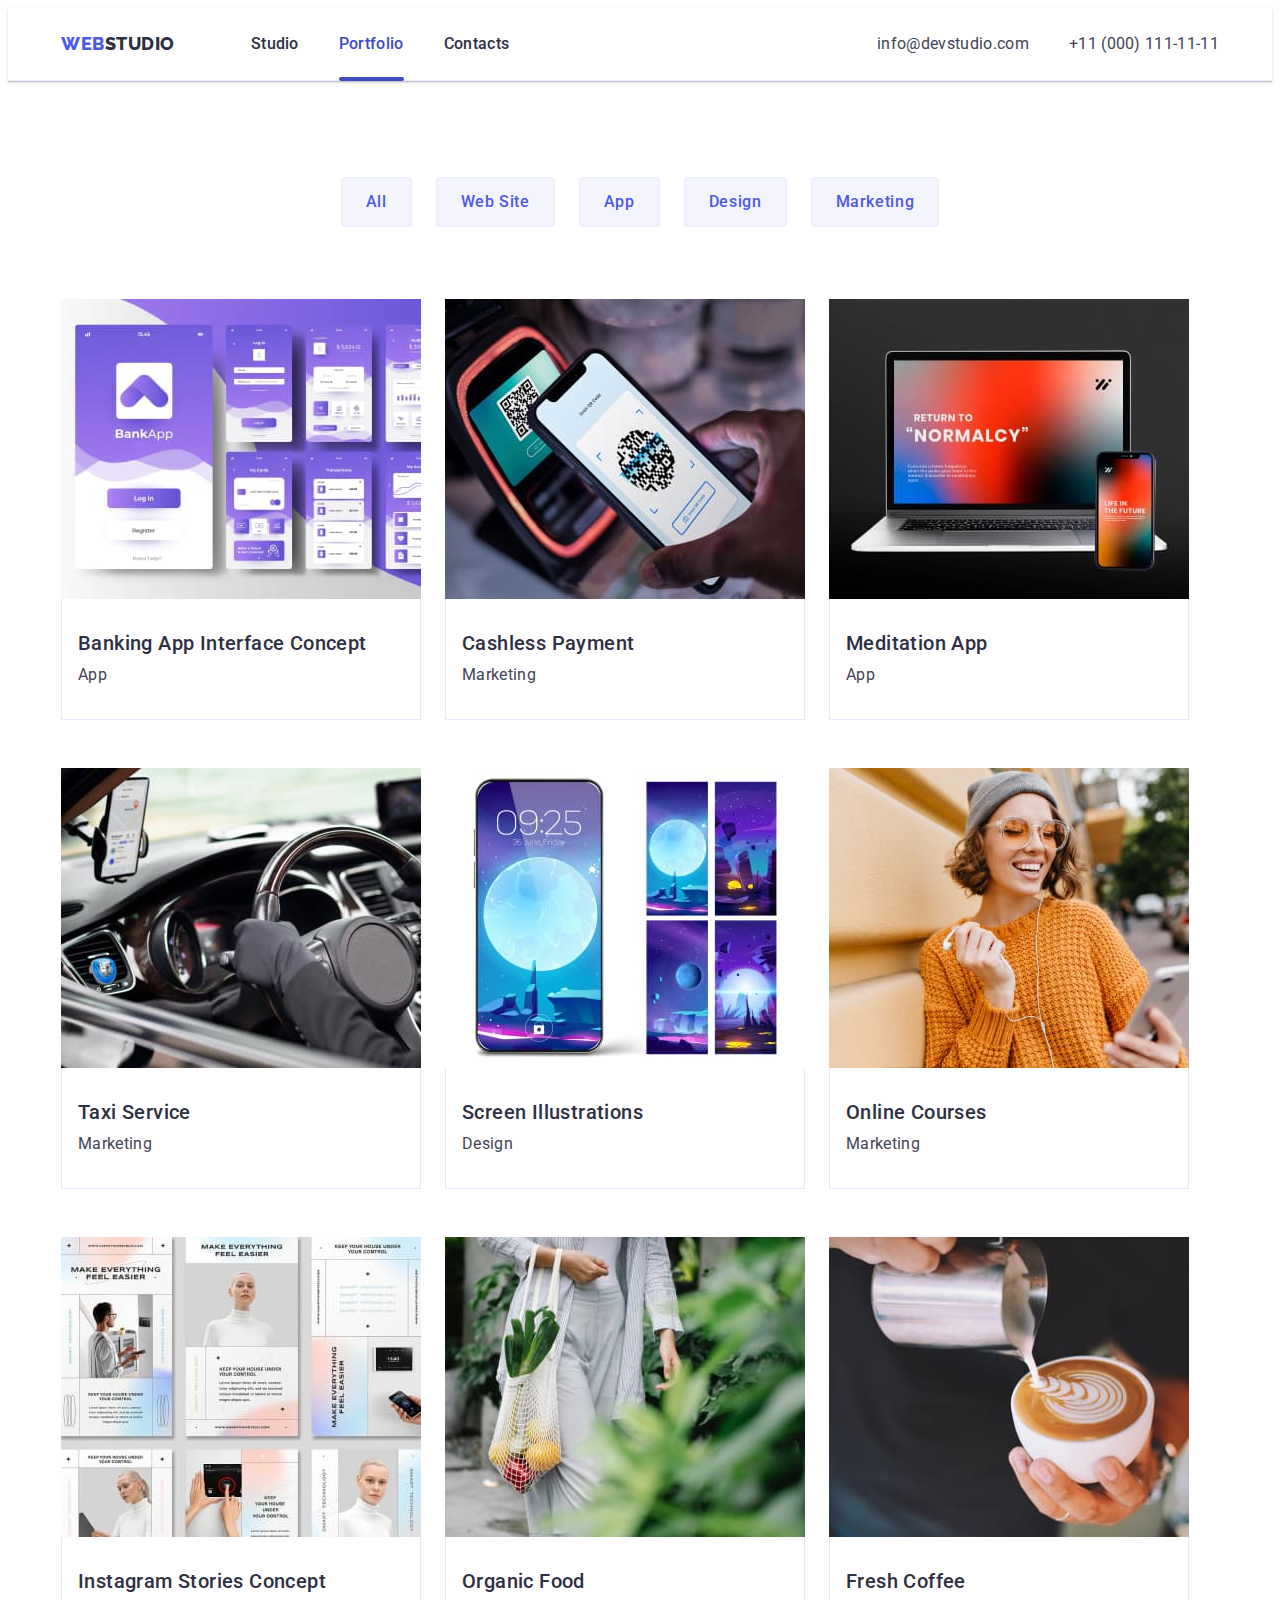
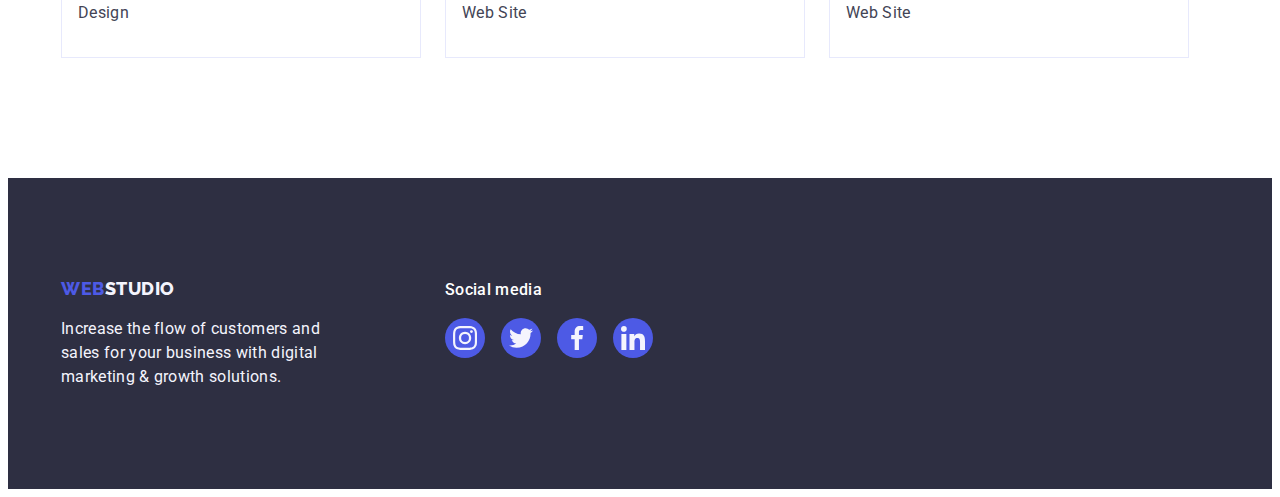
==== portfolio.html @ 40284900 "Initial commit" ====
<!DOCTYPE html>
<html lang="en">
  <head>
    <meta charset="UTF-8" />
    <meta http-equiv="X-UA-Compatible" content="IE=edge" />
    <meta name="viewport" content="width=device-width, initial-scale=1.0" />
    <title>Studio</title>
    <link rel="preconnect" href="https://fonts.googleapis.com" />
    <link rel="preconnect" href="https://fonts.gstatic.com" crossorigin />
    <link
      href="https://fonts.googleapis.com/css2?family=Raleway:wght@800&family=Roboto:wght@400;500;600;700&display=swap"
      rel="stylesheet"
    />
    <link
      rel="stylesheet"
      href="https://cdnjs.cloudflare.com/ajax/libs/modern-normalize/1.1.0/modern-normalize.min.css"
      integrity="sha512-wpPYUAdjBVSE4KJnH1VR1HeZfpl1ub8YT/NKx4PuQ5NmX2tKuGu6U/JRp5y+Y8XG2tV+wKQpNHVUX03MfMFn9Q=="
      crossorigin="anonymous"
      referrerpolicy="no-referrer"
    />
    <link rel="stylesheet" href="./css/styles.css" />
  </head>
  <body>
    <header class="header">
      <div class="container header-container">
        <nav class="nav-header link">
          <a href="./index.html" class="header-logo link"
            >Web<span class="header-logostudio">Studio</span>
          </a>
          <ul class="list-header list">
            <li class="item-header">
              <a class="link-header link" href="./index.html">Studio</a>
            </li>
            <li class="item-header">
              <a class="link-header link curent" href="./portfolio.html"
                >Portfolio</a
              >
            </li>
            <li class="item-header">
              <a class="link-header link" href="">Contacts</a>
            </li>
          </ul>
        </nav>
        <address class="contact-header">
          <ul class="list-header list">
            <li class="item-header">
              <a class="contact-link link" href="mailto:info@devstudio.com"
                >info@devstudio.com
              </a>
            </li>
            <li class="item-header">
              <a class="contact-link link" href="tel:+110001111111"
                >+11 (000) 111-11-11
              </a>
            </li>
          </ul>
        </address>
      </div>
    </header>
    <main>
      <section class="gallery section">
        <div class="container">
          <h1 class="visually-hidden">Gallery</h1>
          <ul class="filter-list-gallery list">
            <li class="filter-gallery-item">
              <button class="filter-btn-text" type="button">All</button>
            </li>
            <li class="filter-gallery-item">
              <button class="filter-btn-text" type="button">Web Site</button>
            </li>
            <li class="filter-gallery-item">
              <button class="filter-btn-text" type="button">App</button>
            </li>
            <li class="filter-gallery-item">
              <button class="filter-btn-text" type="button">Design</button>
            </li>
            <li class="filter-gallery-item">
              <button class="filter-btn-text" type="button">Marketing</button>
            </li>
          </ul>
          <ul class="gallery-list list">
            <li class="gallery-item">
              <a class="galeri-link link" href="">
                <div class="gallery-top-wrap">
                  <img
                    src="./images/img8.jpg"
                    alt="cervices"
                    width="360"
                    height="300"
                  />
                  <p class="gallery-top-text">
                    14 Stylish and User-Friendly App Design Concepts · Task
                    Manager App · Calorie Tracker App · Exotic Fruit Ecommerce
                    App · Cloud Storage App
                  </p>
                </div>
                <div class="gallery-card">
                  <h2 class="gallery-title">Banking App Interface Concept</h2>
                  <p class="gallery-text">App</p>
                </div>
              </a>
            </li>
            <li class="gallery-item">
              <a class="galeri-link link" href="">
                <div class="gallery-top-wrap">
                  <img
                    src="./images/img9.jpg"
                    alt="cervices"
                    width="360"
                    height="300"
                  />
                  <p class="gallery-top-text">
                    14 Stylish and User-Friendly App Design Concepts · Task
                    Manager App · Calorie Tracker App · Exotic Fruit Ecommerce
                    App · Cloud Storage App
                  </p>
                </div>
                <div class="gallery-card">
                  <h2 class="gallery-title">Cashless Payment</h2>
                  <p class="gallery-text">Marketing</p>
                </div>
              </a>
            </li>
            <li class="gallery-item">
              <a class="galeri-link link" href="">
                <div class="gallery-top-wrap">
                  <img
                    src="./images/img10.jpg"
                    alt="cervices"
                    width="360"
                    height="300"
                  />
                  <p class="gallery-top-text">
                    14 Stylish and User-Friendly App Design Concepts · Task
                    Manager App · Calorie Tracker App · Exotic Fruit Ecommerce
                    App · Cloud Storage App
                  </p>
                </div>
                <div class="gallery-card">
                  <h2 class="gallery-title">Meditation App</h2>
                  <p class="gallery-text">App</p>
                </div>
              </a>
            </li>
            <li class="gallery-item">
              <a class="galeri-link link" href="">
                <div class="gallery-top-wrap">
                  <img
                    src="./images/img11.jpg"
                    alt="cervices"
                    width="360"
                    height="300"
                  />
                  <p class="gallery-top-text">
                    14 Stylish and User-Friendly App Design Concepts · Task
                    Manager App · Calorie Tracker App · Exotic Fruit Ecommerce
                    App · Cloud Storage App
                  </p>
                </div>
                <div class="gallery-card">
                  <h2 class="gallery-title">Taxi Service</h2>
                  <p class="gallery-text">Marketing</p>
                </div>
              </a>
            </li>
            <li class="gallery-item">
              <a class="galeri-link link" href="">
                <div class="gallery-top-wrap">
                  <img
                    src="./images/img12.jpg"
                    alt="cervices"
                    width="360"
                    height="300"
                  />
                  <p class="gallery-top-text">
                    14 Stylish and User-Friendly App Design Concepts · Task
                    Manager App · Calorie Tracker App · Exotic Fruit Ecommerce
                    App · Cloud Storage App
                  </p>
                </div>
                <div class="gallery-card">
                  <h2 class="gallery-title">Screen Illustrations</h2>
                  <p class="gallery-text">Design</p>
                </div>
              </a>
            </li>
            <li class="gallery-item">
              <a class="galeri-link link" href="">
                <div class="gallery-top-wrap">
                  <img
                    src="./images/img13.jpg"
                    alt="cervices"
                    width="360"
                    height="300"
                  />
                  <p class="gallery-top-text">
                    14 Stylish and User-Friendly App Design Concepts · Task
                    Manager App · Calorie Tracker App · Exotic Fruit Ecommerce
                    App · Cloud Storage App
                  </p>
                </div>
                <div class="gallery-card">
                  <h2 class="gallery-title">Online Courses</h2>
                  <p class="gallery-text">Marketing</p>
                </div>
              </a>
            </li>
            <li class="gallery-item">
              <a class="galeri-link link" href="">
                <div class="gallery-top-wrap">
                  <img
                    src="./images/img14.jpg"
                    alt="cervices"
                    width="360"
                    height="300"
                  />
                  <p class="gallery-top-text">
                    14 Stylish and User-Friendly App Design Concepts · Task
                    Manager App · Calorie Tracker App · Exotic Fruit Ecommerce
                    App · Cloud Storage App
                  </p>
                </div>
                <div class="gallery-card">
                  <h2 class="gallery-title">Instagram Stories Concept</h2>
                  <p class="gallery-text">Design</p>
                </div>
              </a>
            </li>
            <li class="gallery-item">
              <a class="galeri-link link" href="">
                <div class="gallery-top-wrap">
                  <img
                    src="./images/img15.jpg"
                    alt="cervices"
                    width="360"
                    height="300"
                  />
                  <p class="gallery-top-text">
                    14 Stylish and User-Friendly App Design Concepts · Task
                    Manager App · Calorie Tracker App · Exotic Fruit Ecommerce
                    App · Cloud Storage App
                  </p>
                </div>
                <div class="gallery-card">
                  <h2 class="gallery-title">Organic Food</h2>
                  <p class="gallery-text">Web Site</p>
                </div>
              </a>
            </li>
            <li class="gallery-item">
              <a class="galeri-link link" href="">
                <div class="gallery-top-wrap">
                  <img
                    src="./images/img16.jpg"
                    alt="cervices"
                    width="360"
                    height="300"
                  />
                  <p class="gallery-top-text">
                    14 Stylish and User-Friendly App Design Concepts · Task
                    Manager App · Calorie Tracker App · Exotic Fruit Ecommerce
                    App · Cloud Storage App
                  </p>
                </div>
                <div class="gallery-card">
                  <h2 class="gallery-title">Fresh Coffee</h2>
                  <p class="gallery-text">Web Site</p>
                </div>
              </a>
            </li>
          </ul>
        </div>
      </section>
    </main>
    <footer class="footer">
      <div class="container footer-container">
        <div>
          <a href="./index.html" class="footer-logo link"
            >Web<span class="footer-logostudio">Studio</span>
          </a>
          <p class="footer-text">
            Increase the flow of customers and sales for your business with
            digital marketing & growth solutions.
          </p>
        </div>
        <div>
          <p class="footer-title">Social media</p>
          <ul class="footer-list list">
            <li class="footer-item-soc">
              <a class="footer-item-link link" href="">
                <svg class="footer-soc-icon" width="24px" height="24px">
                  <use href="./images/icons.svg#icon-instagram"></use>
                </svg>
              </a>
            </li>
            <li class="footer-item-soc">
              <a class="footer-item-link link" href="">
                <svg class="footer-soc-icon" width="24px" height="24px">
                  <use href="./images/icons.svg#icon-twitter"></use>
                </svg>
              </a>
            </li>
            <li class="footer-item-soc">
              <a class="footer-item-link link" href="">
                <svg class="footer-soc-icon" width="24px" height="24px">
                  <use href="./images/icons.svg#icon-facebook"></use>
                </svg>
              </a>
            </li>
            <li class="footer-item-soc">
              <a class="footer-item-link link" href="">
                <svg class="footer-soc-icon" width="24px" height="24px">
                  <use href="./images/icons.svg#icon-linkedin"></use>
                </svg>
              </a>
            </li>
          </ul>
        </div>
      </div>
    </footer>
  </body>
</html>
---- css/styles.css ----
:root {
    --main-background-color: #FFFFFF;
    --second-color: #4D5AE5;
    --logo-color: #2E2F42;
    --text-color: #434455;
    --hover-color: #404BBF;
    --light-color: #F4F4FD;
    --time-transition-duration: 250ms;
    --transition-timing-function: cubic-bezier(0.4, 0, 0.2, 1);
}

p,
h1,
h2,
h3,
h4 {
    margin: 0;
}

ul {
    margin: 0;
    padding-left: 0;
}

button {
    cursor: pointer;
}

address {
    font-style: normal;
}

img {
    display: block;
}

body {
    font-family: 'Roboto', sans-serif;
    color: var(--text-color);
    background-color: var(--main-background-color);
}

.container {
    max-width: 1158px;
    padding-left: 15px;
    padding-right: 15px;
    margin: 0 auto;
}

.list {
    list-style: none;
}

.link {
    text-decoration: none;
    display: inline-block;
}

.visually-hidden {
    position: absolute;
    width: 1px;
    height: 1px;
    margin: -1px;
    border: 0;
    padding: 0;
    white-space: nowrap;
    clip-path: inset(100%);
    clip: rect(0 0 0 0);
    overflow: hidden;
}

.section {
    padding-top: 120px;
    padding-bottom: 120px;
}


/**______________________HEADER________________**/

.header {
    background-color: var(--main-background-color);
    padding-top: 24px;
    padding-bottom: 24px;
    border-bottom: 1px solid #E7E9FC;
    box-shadow: 0px 2px 1px rgba(46, 47, 66, 0.08),
        0px 1px 1px rgba(46, 47, 66, 0.16),
        0px 1px 6px rgba(46, 47, 66, 0.08);
}

.header-container {
    display: flex;
    align-items: center;
}

.nav-header {
    display: flex;
    align-items: center;
    margin-right: auto;
}

.header-logo {
    font-family: "Raleway", sans-serif;
    font-style: normal;
    font-weight: 800;
    font-size: 18px;
    line-height: 1.17;
    display: flex;
    align-items: center;
    letter-spacing: 0.03em;
    text-transform: uppercase;
    color: var(--second-color);
    margin-right: 76px;
}

.header-logostudio {
    font-family: "Raleway", sans-serif;
    color: var(--logo-color);
}

.list-header {
    display: flex;
    gap: 40px;
}


.item-header {
    background-color: var(--main-background-color);
}

.link-header {
    font-weight: 500;
    font-size: 16px;
    line-height: 1.5;
    letter-spacing: 0.02em;
    color: var(--logo-color);
    transition: color var(--time-transition-duration) 
                      var(--transition-timing-function);
}

.link-header:hover {
    color: var(--hover-color);
}

.link-header:focus {
    color: var(--hover-color);
}

.curent {
    position: relative;
    color:#404BBF ;
}

.curent::after {
    content: "";
    display: block;
    position: absolute;
    left: 0;
    top: 45px;
    width: 100%;
    height: 4px;
    background: #404BBF;
    border-radius: 2px;
}

.contact-header {
    font-style: normal;
}

.contact-link {
    font-weight: 400;
    font-size: 16px;
    line-height: 1.5;
    letter-spacing: 0.02em;
    color: var(--text-color);
    transition: color var(--time-transition-duration) 
                      var(--transition-timing-function);
}

.contact-link:hover {
    color: var(--hover-color);
}

.contact-link:focus {
    color: var(--hover-color);
}



/**_______________HERO_______________**/

.hero {
    background-color: var(--logo-color);
    padding-top: 188px;
    padding-bottom: 188px;
    background-image: linear-gradient(rgba(46, 47, 66, 0.7),
            rgba(46, 47, 66, 0.7)), url(../images/hero-img.jpg);
    background-repeat: no-repeat;
    background-position: center;
    background-size: cover;
    max-width: 1440px;
    margin-left: auto;
    margin-right: auto;
}

.hero-title {
    font-weight: 700;
    font-size: 56px;
    line-height: 1.07;
    text-align: center;
    letter-spacing: 0.02em;
    color: var(--main-background-color);
    max-width: 496px;
    display: block;
    margin: 0 auto;
}

.hero-btn {
    min-width: 169px;
    height: 56px;
    border-color: transparent;
    font-family: inherit;
    font-weight: 500;
    font-size: 16px;
    line-height: 1.5;
    letter-spacing: 0.04em;
    color: var(--main-background-color);
    background: var(--second-color);
    display: block;
    margin: 0 auto;
    box-shadow: 0px 4px 4px rgba(0, 0, 0, 0.15);
    border-radius: 4px;
    margin-top: 48px;
    transition: background-color var(--time-transition-duration) var(--transition-timing-function);
}

.hero-btn:hover {
    background-color: var(--hover-color);
}

.hero-btn:focus {
    background-color: var(--hover-color);
}


/**__________________ABOUT_______________**/

.about {}

.about-list {
    display: flex;
    gap: 24px;
    align-items: center;
}

.about-item {}



.about-subtitle {
    font-weight: 500;
    font-size: 20px;
    line-height: 1.2;
    letter-spacing: 0.02em;
    color: var(--logo-color);
    margin-bottom: 8px;
}

.about-text {
    font-weight: 400;
    font-size: 16px;
    line-height: 1.5;
    letter-spacing: 0.02em;
    color: var(--text-color);
    width: 264px;
}

.about-soc-list {
    display: flex;
    justify-content: center;
    gap: 24px;
}

.about-item-soc {
    width: 64px;
    height: 64px;
}

.about-soc-link {
    border-radius: 4px;
    height: 112px;
    background-color: #F4F4FD;
    display: flex;
    align-items: center;
    justify-content: center;
    margin-bottom: 8px;
}

/**_______________PRODUCTS_______________**/

.products {
    padding-top: 0;
}

.products-title {
    font-weight: 700;
    font-size: 36px;
    line-height: 1.11;
    letter-spacing: 0.02em;
    text-transform: capitalize;
    text-align: center;
    color: var(--logo-color);
    margin-bottom: 72px;
}

.products-list {
    display: flex;
    gap: 24px;
    align-items: center;
}

.products-item {}

/**_______________TEAM_______________**/

.team {
    background-color: var(--light-color);
    padding-top: 120px;
}

.team-list {
    display: flex;
    gap: 24px;
    align-items: center;
}

.team-title {
    font-weight: 700;
    font-size: 36px;
    line-height: 1.11;
    letter-spacing: 0.02em;
    text-transform: capitalize;
    text-align: center;
    color: var(--logo-color);
    margin-bottom: 72px;
}

.team-item {
    background-color: var(--main-background-color);
    width: calc((100% - 72px) / 4);
    border-radius: 0px 0px 4px 4px;
    box-shadow: 0px 1px 6px rgba(46, 47, 66, 0.08),
        0px 1px 1px rgba(46, 47, 66, 0.16),
        0px 2px 1px rgba(46, 47, 66, 0.08);
}

.team-card {
    padding-top: 32px;
    padding-bottom: 32px;
    text-align: center;
}

.team-subtitle {
    font-weight: 500;
    font-size: 20px;
    line-height: 1.2;
    letter-spacing: 0.02em;
    color: var(--logo-color);
    text-align: center;
    margin-bottom: 8px;
}

.team-text {
    font-weight: 400;
    font-size: 16px;
    line-height: 1.5;
    letter-spacing: 0.02em;
    color: var(--text-color);
    text-align: center;
    margin-bottom: 8px;
}

.team-soc-list {
    display: flex;
    justify-content: center;
    gap: 24px;
}

.team-item-soc {
    width: 40px;
    height: 40px;


}

.team-soc-link {
    width: 100%;
    height: 100%;
    border-radius: 50%;
    background-color: #4D5AE5;
    display: flex;
    align-items: center;
    justify-content: center;
    transition: background-color var(--time-transition-duration) var(--transition-timing-function); 
                
}

.team-soc-link:hover,
.team-soc-link:focus {
    background-color: #404BBF;
}

.team-soc-icon {}

/**_______________CUSTOMERS_______________**/


.customers {
    padding-top: 120px;
    padding-bottom: 120px;
}

.customers-title {
    font-weight: 700;
    font-size: 36px;
    line-height: 1.11;
    text-align: center;
    letter-spacing: 0.02em;
    text-transform: capitalize;
    color: #2E2F42;
    margin-bottom: 72px;
}

.customers-list {
    display: flex;
    justify-content: center;
    gap: 24px;
    padding: 0;
    margin: 0;
}

.customers-item-soc {
    width: calc((100% - 120px) / 6);
    height: 88px;

}

.customers-item-link {
    height: 100%;
    display: flex;
    align-items: center;
    justify-content: center;
    border: 1px solid #8E8F99;
    border-radius: 4px;
    color: #8E8F99;
    transition: border-color var(--time-transition-duration) var(--transition-timing-function), 
                color var(--time-transition-duration) var(--transition-timing-function);
}


.customers-soc-icon {
    fill: currentColor;
}


.customers-item-link:hover,
.customers-item-link:focus {
    color: #404BBF;
    border-color: #404BBF;
}

/**_______________FOOTER_______________**/

.footer {
    background: var(--logo-color);
    padding-top: 100px;
    padding-bottom: 100px;

}

.footer-text {
    font-weight: 400;
    font-size: 16px;
    line-height: 1.5;
    letter-spacing: 0.02em;
    color: var(--light-color);
    width: 264px;
    margin-top: 18px;
}

.footer-logo {
    font-family: "Raleway", sans-serif;
    font-style: normal;
    font-weight: 800;
    font-size: 18px;
    line-height: 1.17;
    letter-spacing: 0.03em;
    text-transform: uppercase;
    color: var(--second-color);
}

.footer-logostudio {
    font-family: "Raleway", sans-serif;
    color: var(--light-color);
}

.footer-container {
    display: flex;
    gap: 120px;
}

.footer-title {
    font-family: 'Roboto';
    font-style: normal;
    font-weight: 500;
    font-size: 16px;
    line-height: 1.5;
    letter-spacing: 0.02em;
    color: #FFFFFF;
    margin-bottom: 16px;
}

.footer-list {
    display: flex;
    justify-content: center;
    align-items: center;
    gap: 16px;
}

.footer-item-soc {
    width: 40px;
    height: 40px;
}

.footer-item-link {
    width: 100%;
    height: 100%;
    border-radius: 50%;
    background-color: #4D5AE5;
    display: flex;
    align-items: center;
    justify-content: center;
    transition: background-color var(--time-transition-duration) var(--transition-timing-function), 
                color var(--time-transition-duration) var(--transition-timing-function);
}

.footer-item-link:hover,
.footer-item-link:focus {
    background-color: #31D0AA;
    color: #31D0AA;
}

.footer-soc-icon {}



/**_______________GALLERY_______________**/

.gallery {
    padding-bottom: 120px;
    padding-top: 96px;
}


.filter-list-gallery {
    display: flex;
    gap: 24px;
    justify-content: center;
    align-items: center;
    margin-bottom: 72px;
}

.filter-gallery-item {}

.filter-btn-text {
    border-color: transparent;
    font-family: inherit;
    font-weight: 500;
    font-size: 16px;
    line-height: 1.5;
    letter-spacing: 0.04em;
    color: var(--second-color);
    background-color: var(--light-color);
    border: 1px solid #E7E9FC;
    border-radius: 4px;
    padding: 12px 24px;
    transition: background-color var(--time-transition-duration) var(--transition-timing-function), 
                color var(--time-transition-duration) var(--transition-timing-function), 
                box-shadow  var(--time-transition-duration) var(--transition-timing-function),
                border-color var(--time-transition-duration) var(--transition-timing-function);
}    

.filter-btn-text:hover,
.filter-btn-text:focus {
    border-color: transparent;
    background-color: var(--hover-color);
    color: var(--main-background-color);
    box-shadow: 0px 3px 1px rgba(0, 0, 0, 0.1),
        0px 2px 1px rgba(0, 0, 0, 0.08),
        0px 2px 2px rgba(0, 0, 0, 0.12);
}

.gallery-list {
    display: flex;
    flex-wrap: wrap;
    gap: 48px 24px;

}

.gallery-item {
    flex-basis: ((100% - 48px) / 3);
}

.gallery-card {
    border: 1px solid #E7E9FC;
    border-top: none;
    padding: 32px 16px;
}

.galeri-link {
transition-property: box-shadow;
    transition-duration: var(--time-transition-duration);
    transition-timing-function: var(--transition-timing-function);
}

.galeri-link:hover,
.galeri-link:focus {
    border-color: var(--light-color);
    box-shadow: 0px 1px 6px rgba(46, 47, 66, 0.08),
        0px 1px 1px rgba(46, 47, 66, 0.16),
        0px 2px 1px rgba(46, 47, 66, 0.08);
}

.gallery-item .gallery-title {
    font-weight: 500;
    font-size: 20px;
    line-height: 1.2;
    letter-spacing: 0.02em;
    color: var(--logo-color);
    margin-bottom: 8px;
}

.gallery-item .gallery-text {
    font-size: 16px;
    line-height: 1.5;
    letter-spacing: 0.02em;
    color: var(--text-color);
}

.gallery-top-text {
    position: absolute;
    top: 0;
    background: #4D5AE5;
    mix-blend-mode: normal;
    font-weight: 400;
    font-size: 16px;
    line-height: 1.5;
    letter-spacing: 0.02em;
    color: #F4F4FD;
    padding: 40px;
    height: 100%;
    transform: translateY(100%);
    transition: transform var(--time-transition-duration) 
                          var(--transition-timing-function);
}

.gallery-top-wrap {
    position: relative;
    overflow: hidden;
}

.galeri-link:hover .gallery-top-text {
    transform: translate(0);
}

.backdrop {
    position: fixed;
    top: 0;
    left: 0;
    width: 100%;
    height: 100%;
    background: rgba(46, 47, 66, 0.4);
    opacity: 1;
    transition: opacity var(--time-transition-duration) var(--transition-timing-function),
                visibility var(--time-transition-duration) var(--transition-timing-function);
}

.modal { 
    position: absolute;
    top: 50%;
    left: 50%;
    transform: translate(-50%, -50%) scale(1);
    transition: transform 250ms linear;
    min-width: 408px;
    height: 576px;
    padding: 15px;
    background:  #FFFFFF;;
    border: none;
    box-shadow: 0px 1px 1px rgba(0, 0, 0, 0.14), 
                0px 1px 3px rgba(0, 0, 0, 0.12), 
                0px 2px 1px rgba(0, 0, 0, 0.2);
    border-radius: 4px;
}

 .modal-close-btn {
    display: flex;
    justify-content: center;
    align-items: center;
    position: absolute;
    top: 24px;
    right: 24px;
    width: 24px;
    height: 24px;
    background-color: #E7E9FC;
    border-radius: 50%;
    border: 1px solid rgba(0, 0, 0, 0.1); 
    transition: background-color var(--time-transition-duration) var(--transition-timing-function),
                fill var(--time-transition-duration) var(--transition-timing-function);
}

.is-hidden {
    opacity: 0;
    visibility: hidden;
    pointer-events: none;
}

.backdrop.is-hidden .modal {
    transform: translate(-50%, -50%) scale(1.2);
}

.modal-close-icons {    
}

.modal-close-btn:hover,
.modal-close-btn:focus {
    background-color: var(--hover-color);
    fill: var(--main-background-color);
}
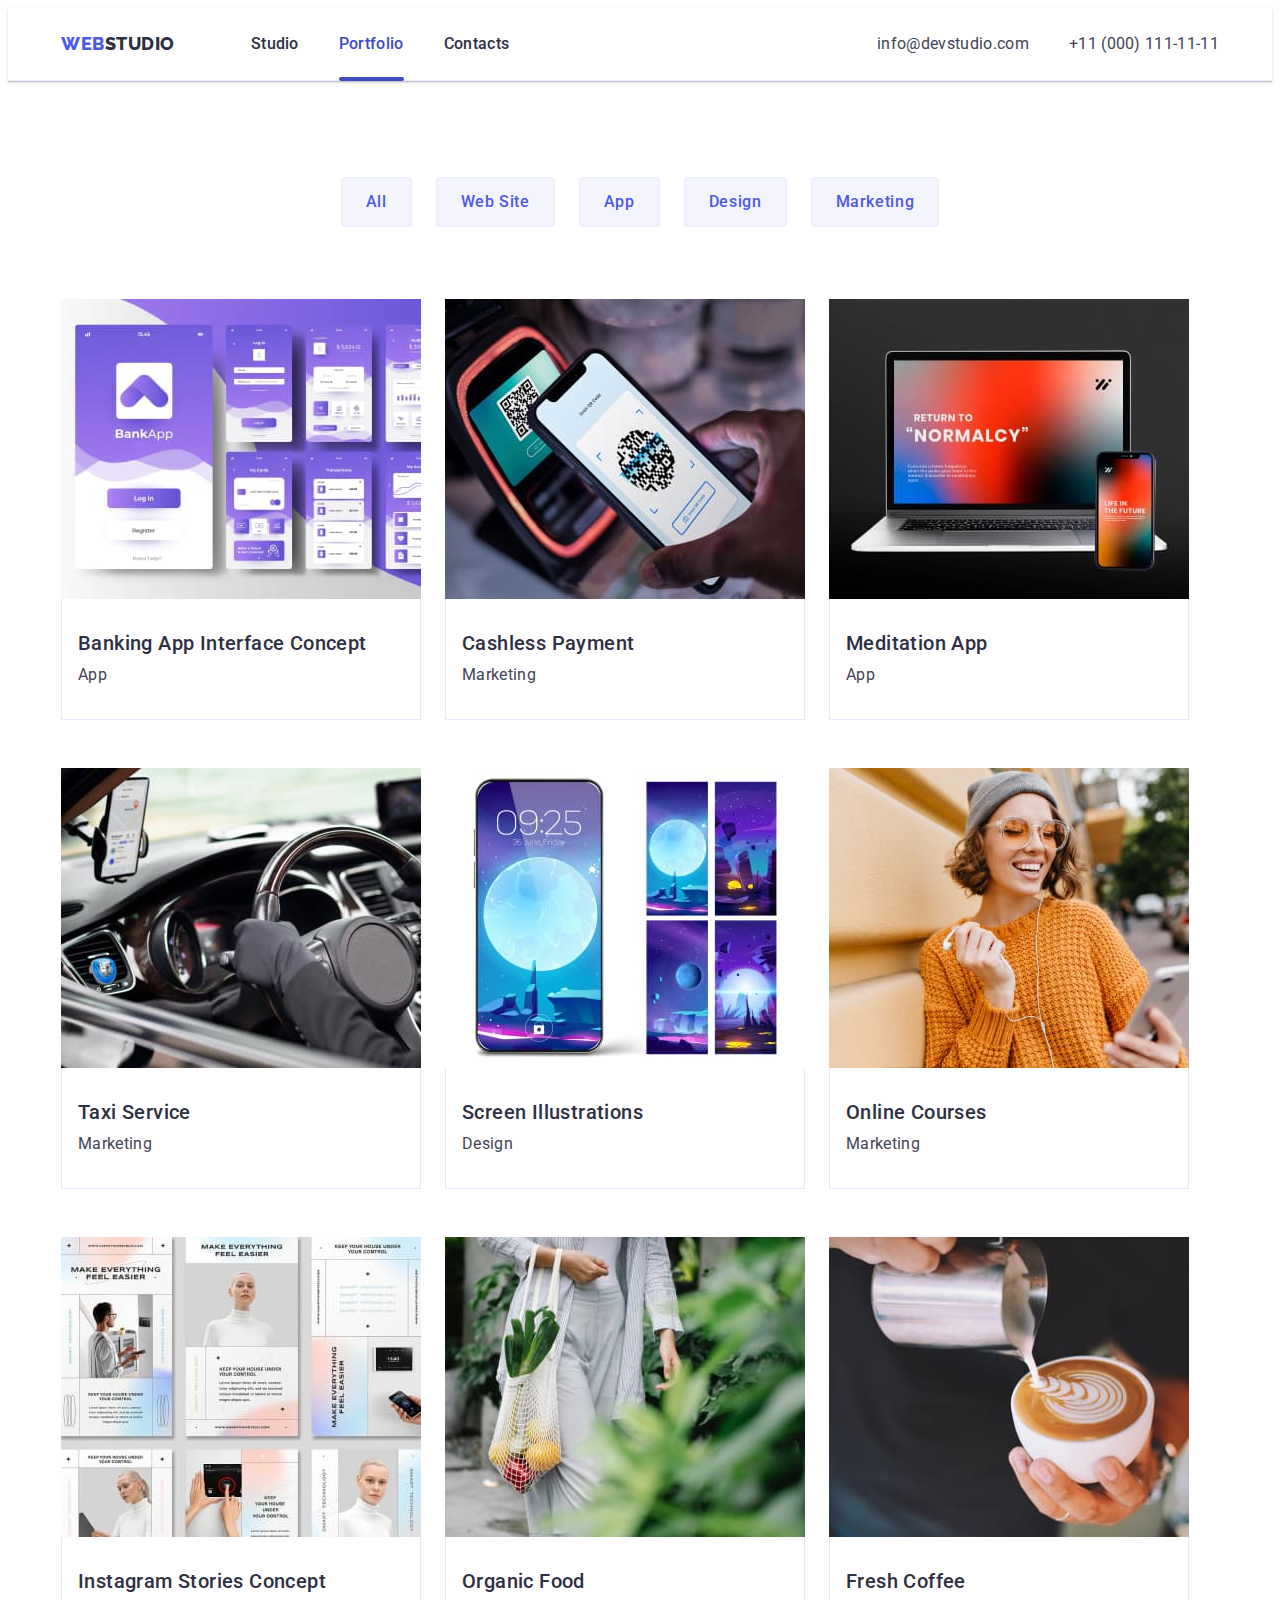
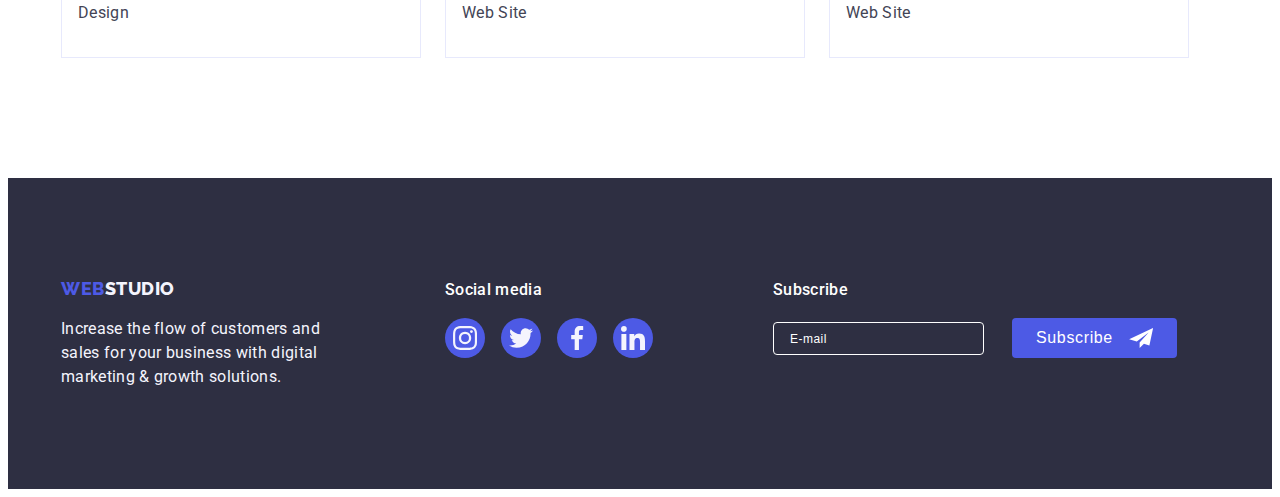
==== commit 914e75f0: "hw6 1" ====
--- a/portfolio.html
+++ b/portfolio.html
@@ -316,6 +316,24 @@
             </li>
           </ul>
         </div>
+        <form class="footer-form">
+          <div>
+            <p class="footer-title">Subscribe</p>
+            <input
+              type="email-footer"
+              name="user_email"
+              class="footer-input"
+              placeholder="E-mail"
+              required
+            />
+            <button class="footer-btn" type="submit">
+              Subscribe
+              <svg class="footer-input-icon" width="24px" height="20px">
+                <use href="./images/icon-send.svg#icon-icon-send"></use>
+              </svg>
+            </button>
+          </div>
+        </form>
       </div>
     </footer>
   </body>
--- a/css/styles.css
+++ b/css/styles.css
@@ -552,6 +552,62 @@
 .footer-soc-icon {}
 
 
+.footer-input {
+    border: 1px solid #FFFFFF;
+    color:#FFFFFF ;
+    border-radius: 4px;
+    background: #2E2F42;
+    padding: 8px 16px;
+    outline: transparent;
+    margin-right: 24px;
+    transition: border var(--time-transition-duration) 
+                       var(--transition-timing-function);
+}
+
+.footer-input::placeholder {
+    font-weight: 400;
+    font-size: 12px;
+    line-height: 2;
+    display: flex;
+    align-items: center;
+    letter-spacing: 0.04em;
+    color: #FFFFFF;
+}
+
+.footer-input:focus,
+.footer-input:focus {
+    border: 1px solid #4D5AE5;
+}
+
+.footer-btn {
+    display: inline-flex;
+    font-weight: 500;
+    font-size: 16px;
+    line-height: 1.5;
+    align-items: center;
+    text-align: center;
+    letter-spacing: 0.04em;
+    color: #FFFFFF;
+    padding: 8px 24px;
+    background-color: #4D5AE5;
+    border-radius: 4px;
+    border: none;
+    transition: background-color var(--time-transition-duration) 
+                                var(--transition-timing-function);
+    }
+
+.footer-btn:focus, 
+.footer-btn:hover {
+background-color: var(--hover-color)
+}
+
+.footer-input-icon {
+    color: #FFFFFF;
+    margin-left: 16px;
+}
+
+
+
 
 /**_______________GALLERY_______________**/
 
@@ -689,10 +745,10 @@
     top: 50%;
     left: 50%;
     transform: translate(-50%, -50%) scale(1);
-    transition: transform 250ms linear;
+    transition: transform var(--time-transition-duration) var(--transition-timing-function);
     min-width: 408px;
     height: 576px;
-    padding: 15px;
+    padding: 72px 24px 24px;
     background:  #FFFFFF;;
     border: none;
     box-shadow: 0px 1px 1px rgba(0, 0, 0, 0.14), 
@@ -734,4 +790,138 @@
 .modal-close-btn:focus {
     background-color: var(--hover-color);
     fill: var(--main-background-color);
-}+}
+
+
+
+.modal-text {
+    font-weight: 500;
+    font-size: 16px;
+    line-height: 1.5;
+    text-align: center;
+    letter-spacing: 0.02em;
+    color: #2E2F42;
+    margin-bottom: 16px;
+}
+
+.modal-form {
+    position: relative;
+    width: 360px;
+}
+.modal-input {
+    border: 1px solid rgba(46, 47, 66, 0.4);
+    border-radius: 4px;
+    height: 40px;
+    width: 100%;
+    padding-left: 38px;
+    outline: transparent;
+}
+
+.input-text {
+    display: inline-block;
+    font-weight: 400;
+    font-size: 12px;
+    line-height: 1.17;
+    letter-spacing: 0.04em;
+    color: #8E8F99;
+    margin-bottom: 4px;
+}
+
+.form-grop {
+    display: flex;
+    flex-direction: column;
+    margin-bottom: 8px;
+    position: relative;
+}
+
+
+
+.modal-icons {
+    position: absolute;
+    left: 16px;
+    top: 50%;
+    transform: translateY(-50%);
+    transition: fill var(--time-transition-duration) 
+                     var(--transition-timing-function),
+                border var(--time-transition-duration) 
+                       var(--transition-timing-function);
+}
+
+.modal-input:focus,
+ .modal-textarea:focus {
+    border: 1px solid #4D5AE5;
+}
+
+.modal-input:focus + .modal-icons {
+    fill: var(--second-color);
+}
+
+.modal-textarea {
+    height: 120px;
+    border-radius: 4px;
+    border: 1px solid rgba(46, 47, 66, 0.4);
+    padding-left: 16px;
+    padding-top: 8px;
+    outline: transparent;
+    resize: none;
+}
+
+.modal-textarea::placeholder {
+    font-weight: 400;
+    font-size: 12px;
+    line-height: 1.17;
+    letter-spacing: 0.04em;
+    color: rgba(46, 47, 66, 0.4);
+}
+
+.check-text {
+    font-weight: 400;
+    font-size: 12px;
+    line-height: 1.17;
+    letter-spacing: 0.04em;
+    color: #8E8F99;
+    display: flex;
+    align-items: center;
+}
+
+.check-text span {
+    width: 16px;
+    height: 16px;
+    border: 1px solid rgba(46, 47, 66, 0.4);
+    border-radius: 2px;
+    margin-right: 10px;
+    display: flex;
+    align-items: center;
+    justify-content: center;
+    fill: transparent;
+}
+
+.input-check:checked + .check-text span {
+    background: #404BBF;
+    border: none;
+    fill: #F4F4FD;
+}
+
+.modal-btn {
+    background-color: var(--second-color);
+    box-shadow: 0px 4px 4px rgba(0, 0, 0, 0.15);
+    border-radius: 4px;
+    display:block;
+    margin: 0 auto;
+    padding: 16px 32px;
+    min-width: 169px;
+    height: 56px;
+    margin-top: 24px;
+    font-weight: 500;
+    font-size: 16px;
+    line-height: 1.5;
+    letter-spacing: 0.04em;
+     color: #FFFFFF;
+    transition: background-color var(--time-transition-duration) var(--transition-timing-function);
+    }
+
+.modal-btn:focus,
+.modal-btn:hover {
+    background-color: #404BBF;
+}
+
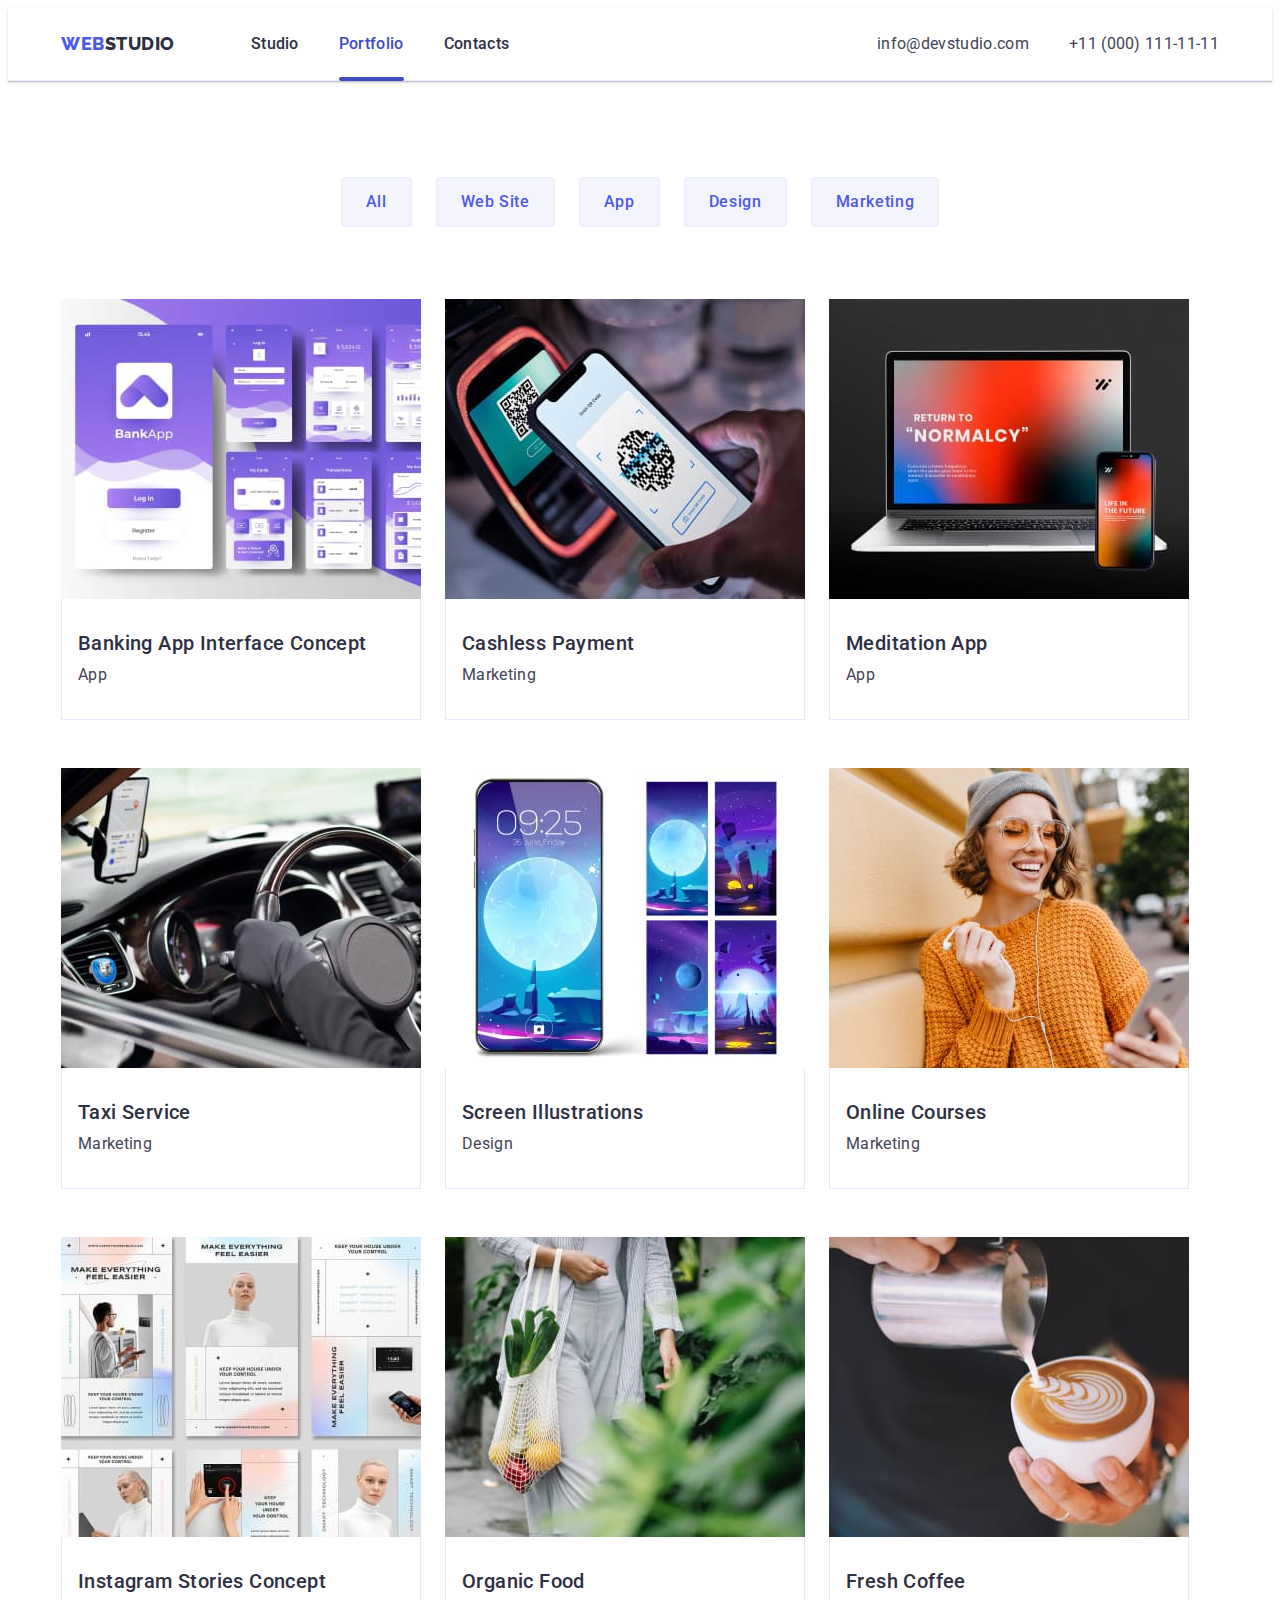
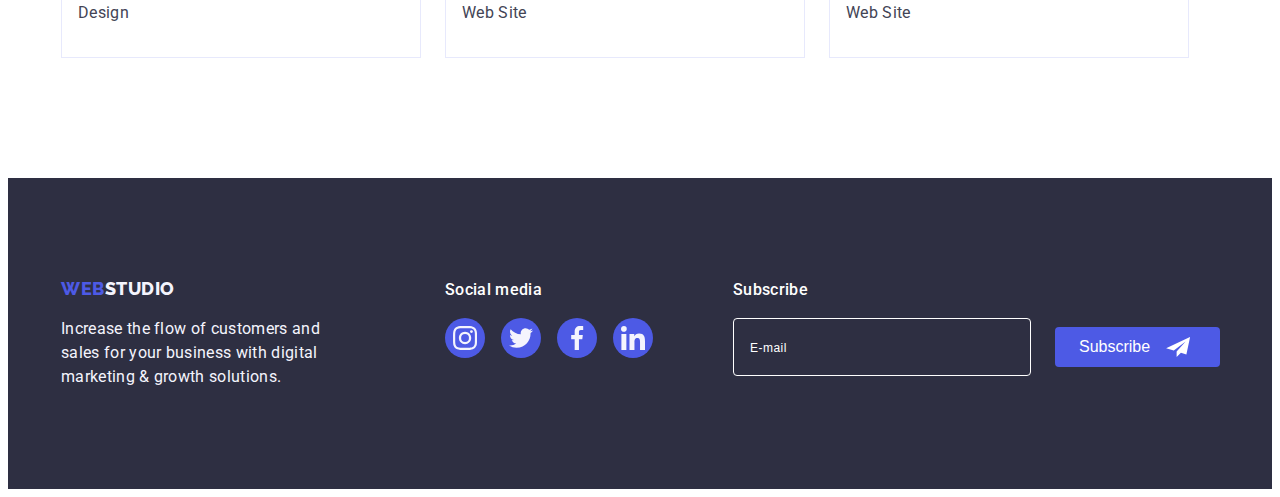
==== commit 2025290e: "hw6 4" ====
--- a/portfolio.html
+++ b/portfolio.html
@@ -274,7 +274,7 @@
     </main>
     <footer class="footer">
       <div class="container footer-container">
-        <div>
+        <div class="footer-box">
           <a href="./index.html" class="footer-logo link"
             >Web<span class="footer-logostudio">Studio</span>
           </a>
@@ -283,57 +283,58 @@
             digital marketing & growth solutions.
           </p>
         </div>
-        <div>
+        <div class="footer-box-social">
           <p class="footer-title">Social media</p>
           <ul class="footer-list list">
             <li class="footer-item-soc">
               <a class="footer-item-link link" href="">
-                <svg class="footer-soc-icon" width="24px" height="24px">
+                <svg class="footer-soc-icon" width="24" height="24">
                   <use href="./images/icons.svg#icon-instagram"></use>
                 </svg>
               </a>
             </li>
             <li class="footer-item-soc">
               <a class="footer-item-link link" href="">
-                <svg class="footer-soc-icon" width="24px" height="24px">
+                <svg class="footer-soc-icon" width="24" height="24">
                   <use href="./images/icons.svg#icon-twitter"></use>
                 </svg>
               </a>
             </li>
             <li class="footer-item-soc">
               <a class="footer-item-link link" href="">
-                <svg class="footer-soc-icon" width="24px" height="24px">
+                <svg class="footer-soc-icon" width="24" height="24">
                   <use href="./images/icons.svg#icon-facebook"></use>
                 </svg>
               </a>
             </li>
             <li class="footer-item-soc">
               <a class="footer-item-link link" href="">
-                <svg class="footer-soc-icon" width="24px" height="24px">
+                <svg class="footer-soc-icon" width="24" height="24">
                   <use href="./images/icons.svg#icon-linkedin"></use>
                 </svg>
               </a>
             </li>
           </ul>
         </div>
-        <form class="footer-form">
-          <div>
-            <p class="footer-title">Subscribe</p>
+        <div>
+          <p class="footer-title">Subscribe</p>
+          <form class="footer-form">
             <input
               type="email-footer"
-              name="user_email"
+              name="user-email"
+              id="user_email"
               class="footer-input"
               placeholder="E-mail"
               required
             />
             <button class="footer-btn" type="submit">
               Subscribe
-              <svg class="footer-input-icon" width="24px" height="20px">
+              <svg class="footer-input-icon" width="24" height="20">
                 <use href="./images/icon-send.svg#icon-icon-send"></use>
               </svg>
             </button>
-          </div>
-        </form>
+          </form>
+        </div>
       </div>
     </footer>
   </body>
--- a/css/styles.css
+++ b/css/styles.css
@@ -505,7 +505,14 @@
 
 .footer-container {
     display: flex;
-    gap: 120px;
+}
+
+.footer-box {
+    margin-right: 120px;
+}
+
+.footer-box-social {
+    margin-right: 80px;
 }
 
 .footer-title {
@@ -550,6 +557,11 @@
 }
 
 .footer-soc-icon {}
+
+.footer-form {
+    display: flex;
+    align-items: center;
+}
 
 
 .footer-input {
@@ -558,6 +570,8 @@
     border-radius: 4px;
     background: #2E2F42;
     padding: 8px 16px;
+    width: 264px;
+    height: 40px;
     outline: transparent;
     margin-right: 24px;
     transition: border var(--time-transition-duration) 
@@ -586,9 +600,9 @@
     line-height: 1.5;
     align-items: center;
     text-align: center;
-    letter-spacing: 0.04em;
     color: #FFFFFF;
     padding: 8px 24px;
+    width: 165px;
     background-color: #4D5AE5;
     border-radius: 4px;
     border: none;
@@ -747,7 +761,6 @@
     transform: translate(-50%, -50%) scale(1);
     transition: transform var(--time-transition-duration) var(--transition-timing-function);
     min-width: 408px;
-    height: 576px;
     padding: 72px 24px 24px;
     background:  #FFFFFF;;
     border: none;
@@ -757,7 +770,7 @@
     border-radius: 4px;
 }
 
- .modal-close-btn {
+.modal-close-btn {
     display: flex;
     justify-content: center;
     align-items: center;
@@ -818,7 +831,7 @@
 }
 
 .input-text {
-    display: inline-block;
+    display: block;
     font-weight: 400;
     font-size: 12px;
     line-height: 1.17;
@@ -828,8 +841,6 @@
 }
 
 .form-grop {
-    display: flex;
-    flex-direction: column;
     margin-bottom: 8px;
     position: relative;
 }
@@ -840,6 +851,7 @@
     position: absolute;
     left: 16px;
     top: 50%;
+    fill: var(--logo-color);
     transform: translateY(-50%);
     transition: fill var(--time-transition-duration) 
                      var(--transition-timing-function),
@@ -848,7 +860,7 @@
 }
 
 .modal-input:focus,
- .modal-textarea:focus {
+.modal-textarea:focus {
     border: 1px solid #4D5AE5;
 }
 
@@ -857,13 +869,15 @@
 }
 
 .modal-textarea {
+    display: block;
     height: 120px;
+    width: 360px;
     border-radius: 4px;
-    border: 1px solid rgba(46, 47, 66, 0.4);
-    padding-left: 16px;
-    padding-top: 8px;
+    padding: 8px 16px;
     outline: transparent;
     resize: none;
+    border: 1px solid rgba(46, 47, 66, 0.4);
+    margin-bottom: 16px;
 }
 
 .modal-textarea::placeholder {
@@ -871,6 +885,7 @@
     font-size: 12px;
     line-height: 1.17;
     letter-spacing: 0.04em;
+    left: 16px;
     color: rgba(46, 47, 66, 0.4);
 }
 
@@ -900,6 +915,12 @@
     background: #404BBF;
     border: none;
     fill: #F4F4FD;
+}
+
+.privacy {
+    line-height: 1.33;
+    color: var(--second-color);
+    margin: 2px;
 }
 
 .modal-btn {
@@ -916,7 +937,8 @@
     font-size: 16px;
     line-height: 1.5;
     letter-spacing: 0.04em;
-     color: #FFFFFF;
+    color: #FFFFFF;
+    border: none;
     transition: background-color var(--time-transition-duration) var(--transition-timing-function);
     }
 
